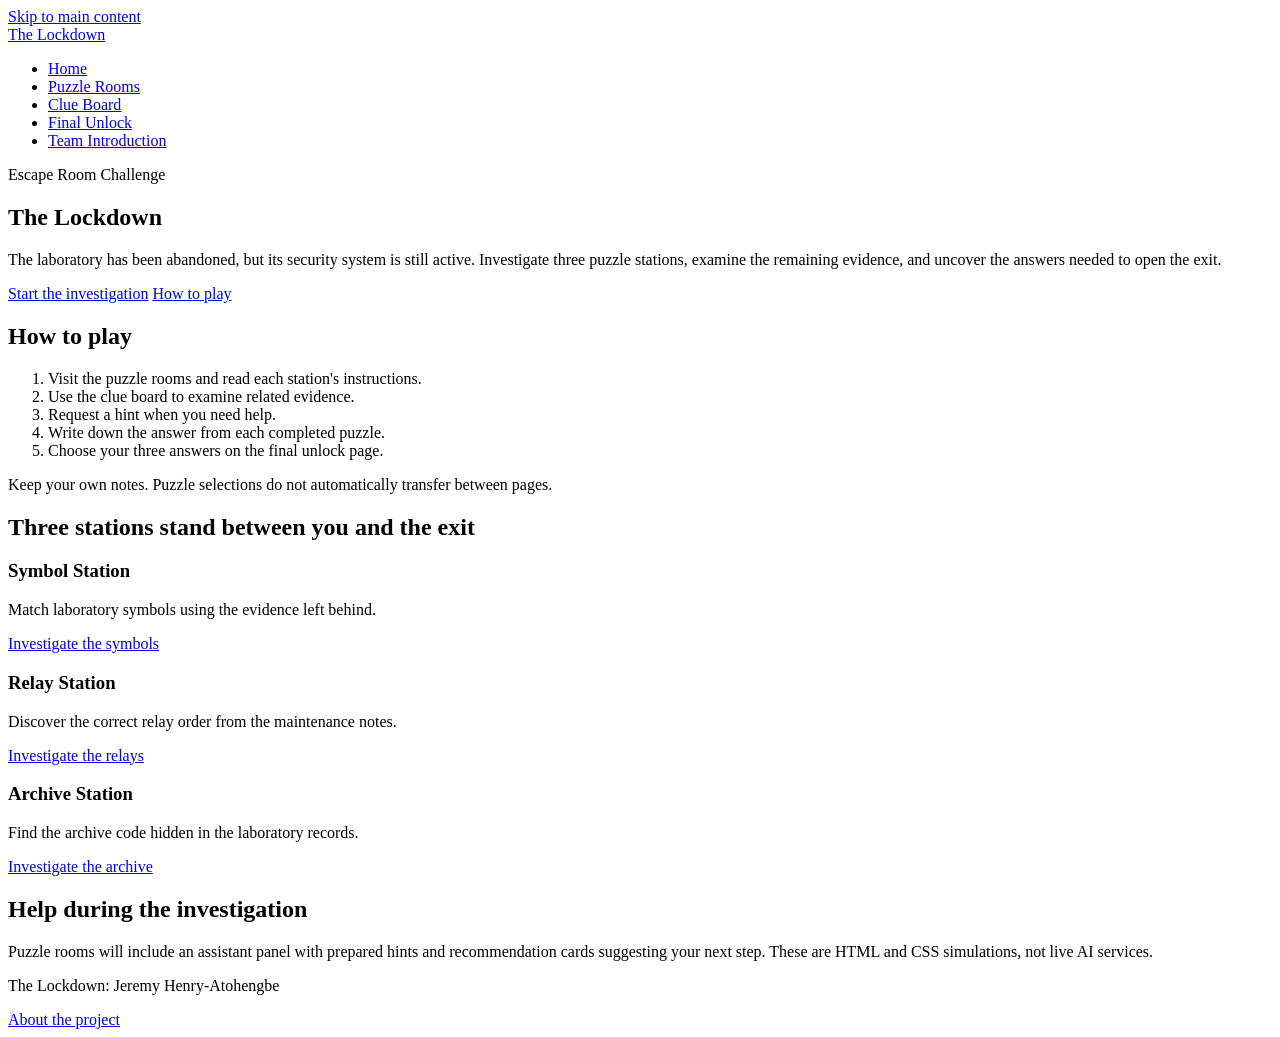
==== index.html @ 49be401d "Add semantic homepage structure and investigation flow" ====
<!DOCTYPE html>
<html lang="en">
<head>
    <meta charset="UTF-8">
    <meta name="viewport" content="width=device-width, initial-scale=1.0">
    <meta name="description"
        content="Investigate an abandoned laboratory, solve three puzzles, and escape Lab 13.">
    <title>The Lockdown</title>
</head>
<body>
    <a href="#main-content">Skip to main content</a>

    <header>
        <a href="index.html">The Lockdown</a>

        <nav aria-label="Main navigation">
            <ul>
                <li><a href="index.html" aria-current="page">Home</a></li>
                <li><a href="rooms.html">Puzzle Rooms</a></li>
                <li><a href="clues.html">Clue Board</a></li>
                <li><a href="unlock.html">Final Unlock</a></li>
                <li><a href="team.html">Team Introduction</a></li>
            </ul>
        </nav>
    </header>

    <main id="main-content">
        <section aria-labelledby="intro-heading">
            <p>Escape Room Challenge</p>
            <h1 id="intro-heading">The Lockdown</h1>
            <p>
                The laboratory has been abandoned, but its security system
                is still active. Investigate three puzzle stations, examine
                the remaining evidence, and uncover the answers needed
                to open the exit.
            </p>
            <a href="rooms.html">Start the investigation</a>
            <a href="#instructions">How to play</a>
        </section>

        <section id="instructions" aria-labelledby="instructions-heading">
            <h2 id="instructions-heading">How to play</h2>
            <ol>
                <li>Visit the puzzle rooms and read each station's instructions.</li>
                <li>Use the clue board to examine related evidence.</li>
                <li>Request a hint when you need help.</li>
                <li>Write down the answer from each completed puzzle.</li>
                <li>Choose your three answers on the final unlock page.</li>
            </ol>
            <p>
                Keep your own notes. Puzzle selections do not automatically
                transfer between pages.
            </p>
        </section>

        <section aria-labelledby="stations-heading">
            <h2 id="stations-heading">Three stations stand between you and the exit</h2>

            <article>
                <h3>Symbol Station</h3>
                <p>Match laboratory symbols using the evidence left behind.</p>
                <a href="rooms.html#symbol-station">Investigate the symbols</a>
            </article>

            <article>
                <h3>Relay Station</h3>
                <p>Discover the correct relay order from the maintenance notes.</p>
                <a href="rooms.html#relay-station">Investigate the relays</a>
            </article>

            <article>
                <h3>Archive Station</h3>
                <p>Find the archive code hidden in the laboratory records.</p>
                <a href="rooms.html#archive-station">Investigate the archive</a>
            </article>
        </section>

        <section aria-labelledby="assistance-heading">
            <h2 id="assistance-heading">Help during the investigation</h2>
            <p>
                Puzzle rooms will include an assistant panel with prepared
                hints and recommendation cards suggesting your next step.
                These are HTML and CSS simulations, not live AI services.
            </p>
        </section>
    </main>

    <footer>
        <p>The Lockdown: Jeremy Henry-Atohengbe</p>
        <a href="team.html">About the project</a>
    </footer>
</body>
</html>
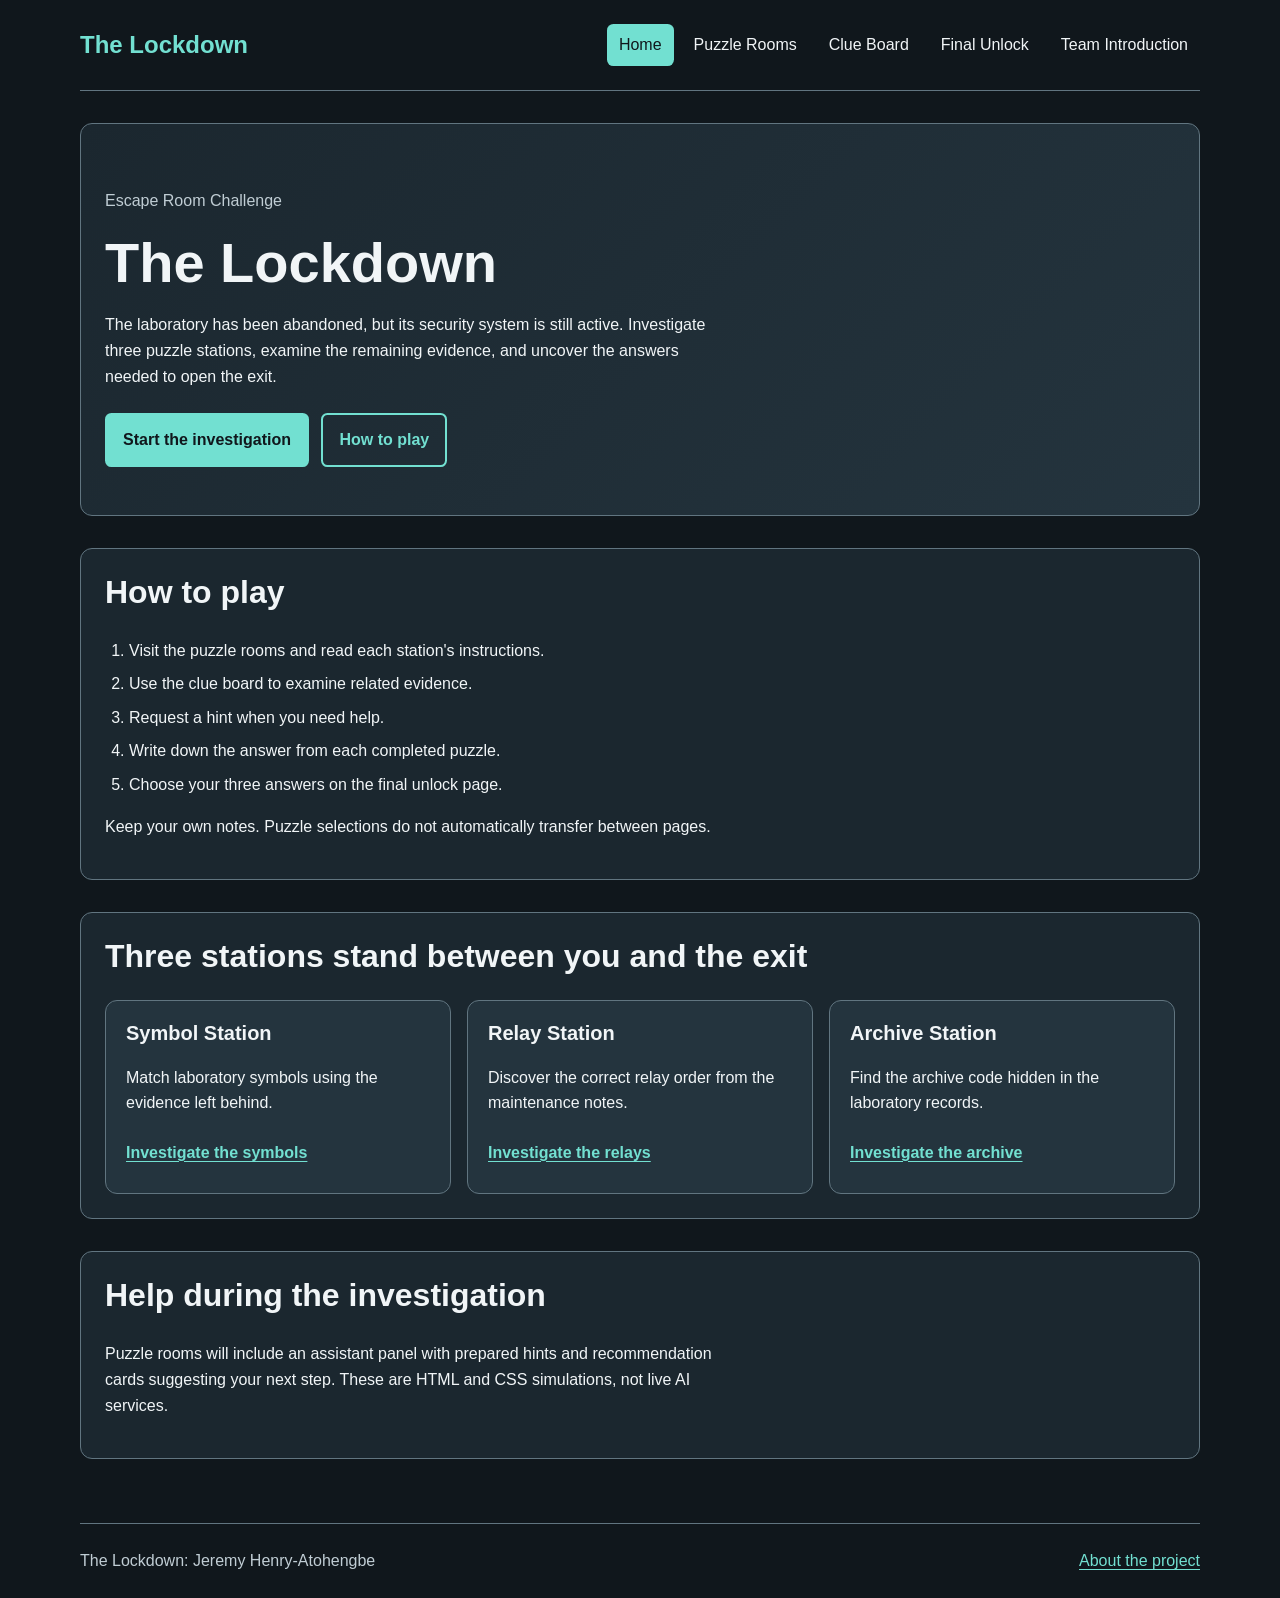
==== commit e1957edd: "Add shared styling and responsive homepage layout" ====
--- a/index.html
+++ b/index.html
@@ -6,6 +6,7 @@
     <meta name="description"
         content="Investigate an abandoned laboratory, solve three puzzles, and escape Lab 13.">
     <title>The Lockdown</title>
+    <link rel="stylesheet" href="styles.css">
 </head>
 <body>
     <a href="#main-content">Skip to main content</a>
--- a/styles.css
+++ b/styles.css
@@ -0,0 +1,287 @@
+:root {
+    color-scheme: dark;
+    --background: #10171c;
+    --surface: #1b272f;
+    --surface-raised: #24343e;
+    --text: #f1f5f7;
+    --muted: #c0cdd4;
+    --accent: #72e0d1;
+    --warning: #ffd180;
+    --border: #617580;
+    --radius: 0.75rem;
+}
+
+*,
+*::before,
+*::after {
+    box-sizing: border-box;
+}
+
+body {
+    margin: 0;
+    background: var(--background);
+    color: var(--text);
+    font-family: Arial, Helvetica, sans-serif;
+    font-size: 1rem;
+    line-height: 1.6;
+}
+
+a {
+    color: var(--accent);
+    text-underline-offset: 0.2em;
+}
+
+a:hover {
+    text-decoration-thickness: 0.15em;
+}
+
+a:focus-visible,
+button:focus-visible,
+input:focus-visible,
+summary:focus-visible {
+    outline: 3px solid var(--warning);
+    outline-offset: 4px;
+}
+
+body > a:first-child {
+    position: absolute;
+    top: 0.75rem;
+    left: 0.75rem;
+    z-index: 10;
+    padding: 0.75rem 1rem;
+    border-radius: var(--radius);
+    background: var(--warning);
+    color: var(--background);
+    transform: translateY(-200%);
+}
+
+body > a:first-child:focus {
+    transform: translateY(0);
+}
+
+header,
+main,
+footer {
+    width: min(100% - 2rem, 70rem);
+    margin-inline: auto;
+}
+
+header {
+    display: flex;
+    flex-wrap: wrap;
+    align-items: center;
+    justify-content: space-between;
+    gap: 1rem;
+    padding-block: 1.5rem;
+    border-bottom: 1px solid var(--border);
+}
+
+header > a {
+    font-size: 1.5rem;
+    font-weight: bold;
+    text-decoration: none;
+}
+
+nav ul {
+    display: flex;
+    flex-wrap: wrap;
+    gap: 0.5rem;
+    margin: 0;
+    padding: 0;
+    list-style: none;
+}
+
+nav a {
+    display: inline-block;
+    padding: 0.5rem 0.75rem;
+    border-radius: 0.4rem;
+    color: var(--text);
+    text-decoration: none;
+    transition: background-color 180ms ease, color 180ms ease;
+}
+
+nav a:hover,
+nav a[aria-current="page"] {
+    background: var(--accent);
+    color: var(--background);
+}
+
+main {
+    padding-block: 2rem;
+}
+
+section {
+    margin-bottom: 2rem;
+    padding: 1.5rem;
+    border: 1px solid var(--border);
+    border-radius: var(--radius);
+    background: var(--surface);
+    scroll-margin-top: 1rem;
+}
+
+h1,
+h2,
+h3 {
+    line-height: 1.2;
+    overflow-wrap: anywhere;
+}
+
+h1 {
+    margin-block: 0.5rem 1rem;
+    font-size: clamp(2rem, 5vw, 3.5rem);
+}
+
+h2 {
+    margin-top: 0;
+    font-size: clamp(1.5rem, 3vw, 2rem);
+}
+
+h3 {
+    margin-top: 0;
+    font-size: 1.25rem;
+}
+
+p {
+    max-width: 70ch;
+}
+
+section > p:first-child {
+    color: var(--muted);
+}
+
+section[aria-labelledby="intro-heading"] {
+    padding-block: 3rem;
+    background: linear-gradient(
+        135deg,
+        var(--surface),
+        var(--surface-raised)
+    );
+}
+
+section[aria-labelledby="intro-heading"] > a {
+    display: inline-block;
+    margin: 0.5rem 0.5rem 0 0;
+    padding: 0.75rem 1rem;
+    border: 2px solid var(--accent);
+    border-radius: 0.4rem;
+    font-weight: bold;
+    text-decoration: none;
+    transition: background-color 180ms ease,
+        color 180ms ease,
+        transform 180ms ease;
+}
+
+section[aria-labelledby="intro-heading"] > a:first-of-type {
+    background: var(--accent);
+    color: var(--background);
+}
+
+section[aria-labelledby="intro-heading"] > a:hover {
+    background: var(--warning);
+    border-color: var(--warning);
+    color: var(--background);
+    transform: translateY(-2px);
+}
+
+ol {
+    padding-left: 1.5rem;
+}
+
+li + li {
+    margin-top: 0.5rem;
+}
+
+nav li + li {
+    margin-top: 0;
+}
+
+section[aria-labelledby="stations-heading"] {
+    display: grid;
+    grid-template-columns: repeat(3, minmax(0, 1fr));
+    gap: 1rem;
+}
+
+section[aria-labelledby="stations-heading"] > h2 {
+    grid-column: 1 / -1;
+    margin-bottom: 0.5rem;
+}
+
+article {
+    min-width: 0;
+    padding: 1.25rem;
+    border: 1px solid var(--border);
+    border-radius: var(--radius);
+    background: var(--surface-raised);
+}
+
+article a {
+    display: inline-block;
+    padding-block: 0.5rem;
+    font-weight: bold;
+}
+
+footer {
+    display: flex;
+    flex-wrap: wrap;
+    align-items: center;
+    justify-content: space-between;
+    gap: 1rem;
+    padding-block: 1.5rem;
+    border-top: 1px solid var(--border);
+    color: var(--muted);
+}
+
+footer p {
+    margin: 0;
+}
+
+@media (max-width: 768px) {
+    header {
+        align-items: flex-start;
+        flex-direction: column;
+    }
+
+    section[aria-labelledby="stations-heading"] {
+        grid-template-columns: 1fr;
+    }
+}
+
+@media (max-width: 480px) {
+    header,
+    main,
+    footer {
+        width: calc(100% - 1.5rem);
+    }
+
+    section,
+    article {
+        padding: 1rem;
+    }
+
+    section[aria-labelledby="intro-heading"] {
+        padding-block: 2rem;
+    }
+
+    section[aria-labelledby="intro-heading"] > a {
+        display: block;
+        margin-right: 0;
+        text-align: center;
+    }
+
+    nav ul {
+        gap: 0.25rem;
+    }
+
+    nav a {
+        padding: 0.5rem;
+    }
+}
+
+@media (prefers-reduced-motion: reduce) {
+    *,
+    *::before,
+    *::after {
+        animation: none !important;
+        transition: none !important;
+    }
+}
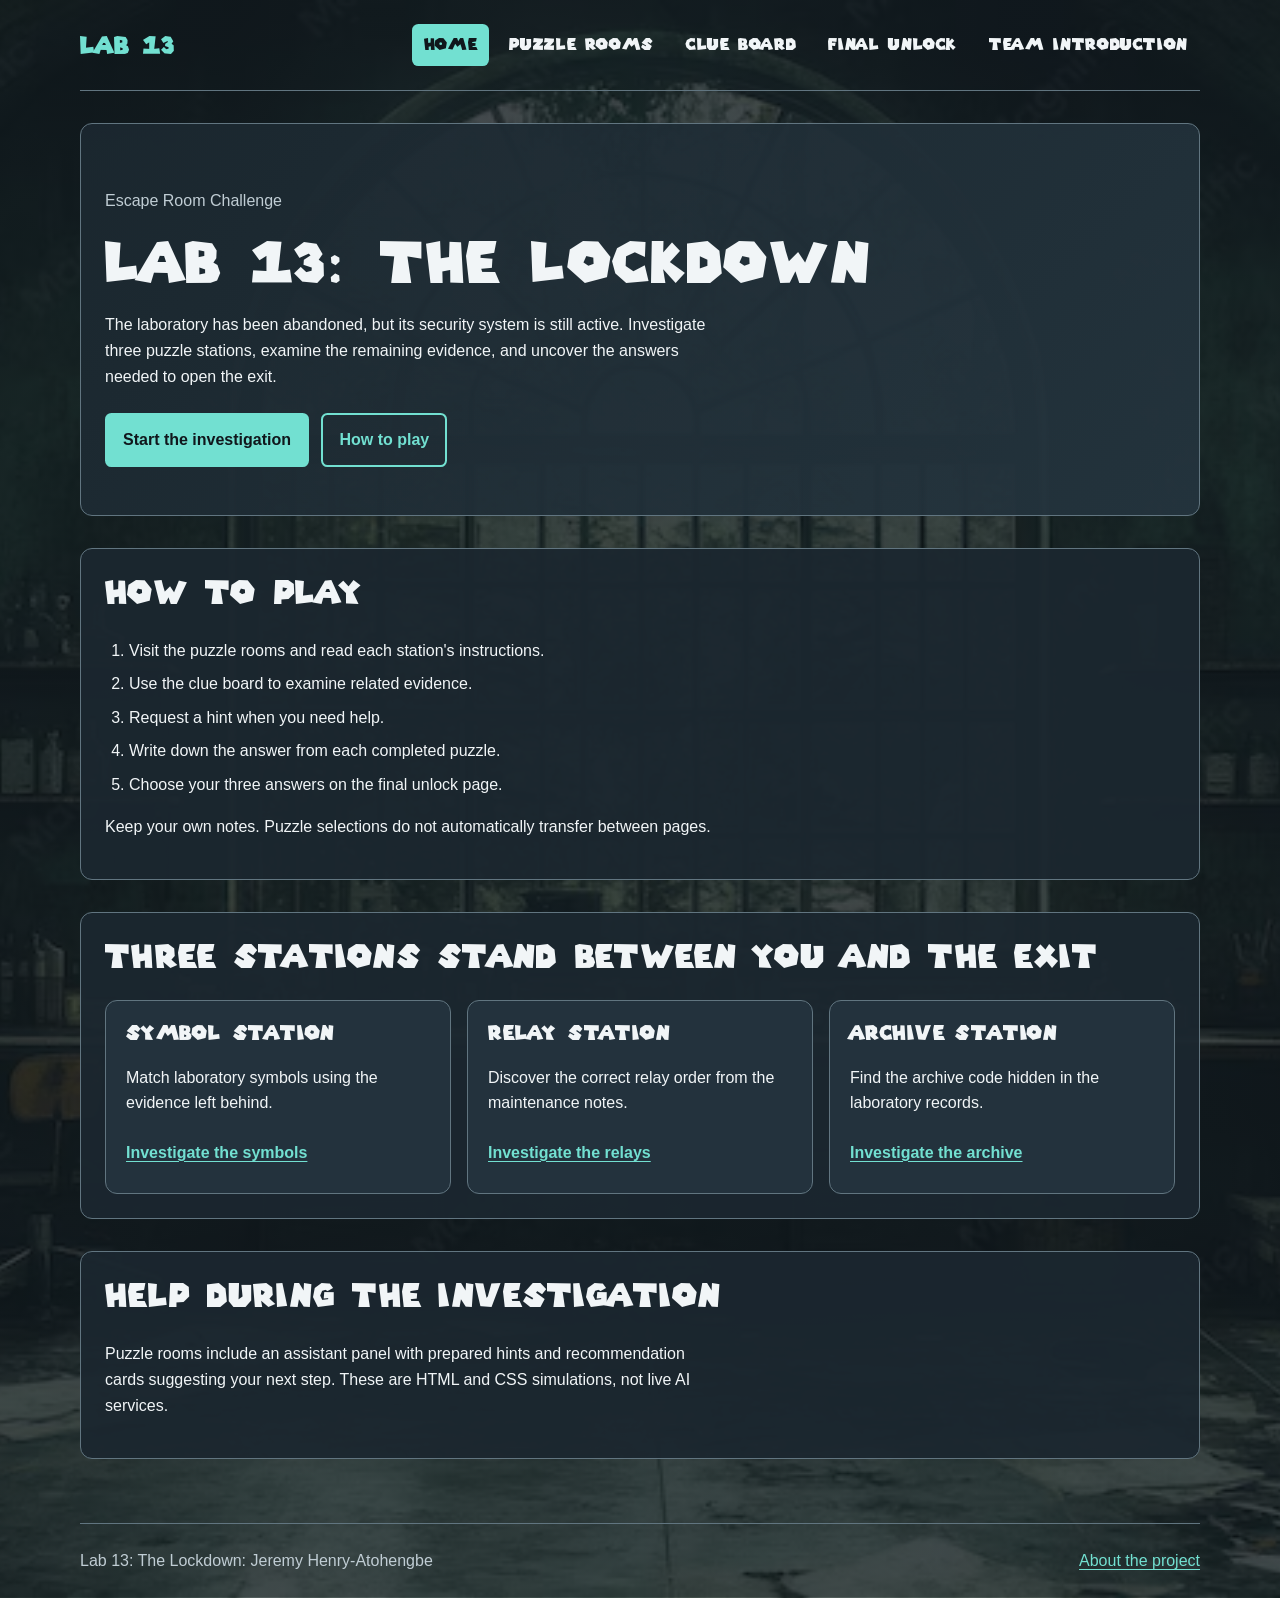
==== commit c49477e6: "Add supplied page backgrounds and Super Mario display font" ====
--- a/index.html
+++ b/index.html
@@ -5,15 +5,14 @@
     <meta name="viewport" content="width=device-width, initial-scale=1.0">
     <meta name="description"
         content="Investigate an abandoned laboratory, solve three puzzles, and escape Lab 13.">
-    <title>The Lockdown</title>
+    <title>Lab 13: The Lockdown</title>
     <link rel="stylesheet" href="styles.css">
 </head>
-<body>
+<body class="page-home">
     <a href="#main-content">Skip to main content</a>
 
     <header>
-        <a href="index.html">The Lockdown</a>
-
+        <a href="index.html">Lab 13</a>
         <nav aria-label="Main navigation">
             <ul>
                 <li><a href="index.html" aria-current="page">Home</a></li>
@@ -28,7 +27,7 @@
     <main id="main-content">
         <section aria-labelledby="intro-heading">
             <p>Escape Room Challenge</p>
-            <h1 id="intro-heading">The Lockdown</h1>
+            <h1 id="intro-heading">Lab 13: The Lockdown</h1>
             <p>
                 The laboratory has been abandoned, but its security system
                 is still active. Investigate three puzzle stations, examine
@@ -55,7 +54,9 @@
         </section>
 
         <section aria-labelledby="stations-heading">
-            <h2 id="stations-heading">Three stations stand between you and the exit</h2>
+            <h2 id="stations-heading">
+                Three stations stand between you and the exit
+            </h2>
 
             <article>
                 <h3>Symbol Station</h3>
@@ -79,15 +80,15 @@
         <section aria-labelledby="assistance-heading">
             <h2 id="assistance-heading">Help during the investigation</h2>
             <p>
-                Puzzle rooms will include an assistant panel with prepared
-                hints and recommendation cards suggesting your next step.
+                Puzzle rooms include an assistant panel with prepared hints
+                and recommendation cards suggesting your next step.
                 These are HTML and CSS simulations, not live AI services.
             </p>
         </section>
     </main>
 
     <footer>
-        <p>The Lockdown: Jeremy Henry-Atohengbe</p>
+        <p>Lab 13: The Lockdown: Jeremy Henry-Atohengbe</p>
         <a href="team.html">About the project</a>
     </footer>
 </body>
--- a/styles.css
+++ b/styles.css
@@ -1,8 +1,16 @@
+@font-face {
+    font-family: "Super Mario";
+    src: url("SuperMario256.ttf") format("truetype");
+    font-weight: normal;
+    font-style: normal;
+    font-display: swap;
+}
+
 :root {
     color-scheme: dark;
     --background: #10171c;
-    --surface: #1b272f;
-    --surface-raised: #24343e;
+    --surface: rgb(27 39 47 / 94%);
+    --surface-raised: rgb(36 52 62 / 94%);
     --text: #f1f5f7;
     --muted: #c0cdd4;
     --accent: #72e0d1;
@@ -19,11 +27,40 @@
 
 body {
     margin: 0;
-    background: var(--background);
+    background-color: var(--background);
+    background-image:
+        linear-gradient(
+            rgb(16 23 28 / 78%),
+            rgb(16 23 28 / 78%)
+        ),
+        var(--page-background, none);
+    background-position: center;
+    background-size: cover;
+    background-repeat: no-repeat;
     color: var(--text);
     font-family: Arial, Helvetica, sans-serif;
     font-size: 1rem;
     line-height: 1.6;
+}
+
+.page-home {
+    --page-background: url("lab.avif");
+}
+
+.page-rooms {
+    --page-background: url("puzzle.jpg");
+}
+
+.page-clues {
+    --page-background: url("clue.jpg");
+}
+
+.page-unlock {
+    --page-background: url("exit.avif");
+}
+
+.page-team {
+    --page-background: url("team.webp");
 }
 
 a {
@@ -97,6 +134,7 @@
     border-radius: 0.4rem;
     color: var(--text);
     text-decoration: none;
+    overflow-wrap: anywhere;
     transition: background-color 180ms ease, color 180ms ease;
 }
 
@@ -139,6 +177,16 @@
 h3 {
     margin-top: 0;
     font-size: 1.25rem;
+}
+
+h1,
+h2,
+h3,
+header > a,
+nav a {
+    font-family: "Super Mario", Arial, Helvetica, sans-serif;
+    font-weight: normal;
+    letter-spacing: 0.04em;
 }
 
 p {
@@ -235,6 +283,363 @@
     margin: 0;
 }
 
+.puzzle {
+    min-width: 0;
+    margin: 1.5rem 0;
+    padding: 1rem;
+    border: 1px solid var(--border);
+    border-radius: var(--radius);
+}
+
+.puzzle legend {
+    padding-inline: 0.5rem;
+    font-weight: bold;
+}
+
+.puzzle input[type="radio"] {
+    width: 1.25rem;
+    height: 1.25rem;
+    margin: 0.75rem 0.5rem 0.75rem 0;
+    accent-color: var(--accent);
+    vertical-align: middle;
+}
+
+.puzzle label {
+    cursor: pointer;
+    overflow-wrap: anywhere;
+}
+
+.puzzle label::after {
+    content: "";
+    display: block;
+}
+
+.puzzle input:checked + label {
+    color: var(--accent);
+    font-weight: bold;
+}
+
+.feedback {
+    display: none;
+    margin-bottom: 0;
+    padding: 1rem;
+    border: 2px solid currentColor;
+    border-radius: var(--radius);
+}
+
+.feedback-wrong {
+    color: var(--warning);
+}
+
+.feedback-correct {
+    color: var(--accent);
+}
+
+.answer-wrong:checked ~ .feedback-wrong,
+.answer-correct:checked ~ .feedback-correct {
+    display: block;
+}
+
+.assistant {
+    padding: 1.25rem;
+    border-left: 4px solid var(--accent);
+    border-radius: var(--radius);
+    background: var(--surface-raised);
+}
+
+.assistant > p {
+    color: var(--muted);
+}
+
+.assistant details + details {
+    margin-top: 0.75rem;
+}
+
+.assistant summary {
+    padding-block: 0.5rem;
+    color: var(--accent);
+    cursor: pointer;
+    font-weight: bold;
+}
+
+.assistant details[open] summary {
+    color: var(--warning);
+}
+
+.clue-board {
+    min-width: 0;
+    margin: 0;
+    padding: 1rem;
+    border: 1px solid var(--border);
+    border-radius: var(--radius);
+}
+
+.clue-board legend {
+    padding-inline: 0.5rem;
+    font-weight: bold;
+}
+
+.clue-board > input {
+    width: 1.25rem;
+    height: 1.25rem;
+    margin: 0.75rem 0.5rem 0.75rem 0;
+    accent-color: var(--accent);
+    vertical-align: middle;
+}
+
+.clue-board > label {
+    display: inline-block;
+    margin-right: 1rem;
+    padding-block: 0.5rem;
+    cursor: pointer;
+}
+
+.clue-board > input:checked + label {
+    color: var(--accent);
+    font-weight: bold;
+}
+
+.evidence-grid {
+    display: grid;
+    grid-template-columns: repeat(
+        auto-fit,
+        minmax(min(100%, 16rem), 1fr)
+    );
+    gap: 1rem;
+    margin-top: 1rem;
+}
+
+.evidence-card > p:first-child {
+    color: var(--muted);
+}
+
+.evidence-card summary {
+    padding-block: 0.5rem;
+    color: var(--accent);
+    cursor: pointer;
+    font-weight: bold;
+}
+
+.evidence-card details[open] summary {
+    color: var(--warning);
+}
+
+#filter-symbol:checked ~ .evidence-grid .evidence-card,
+#filter-relay:checked ~ .evidence-grid .evidence-card,
+#filter-archive:checked ~ .evidence-grid .evidence-card {
+    display: none;
+}
+
+#filter-symbol:checked ~ .evidence-grid .evidence-symbol,
+#filter-relay:checked ~ .evidence-grid .evidence-relay,
+#filter-archive:checked ~ .evidence-grid .evidence-archive {
+    display: block;
+}
+
+.button {
+    display: inline-block;
+    padding: 0.75rem 1rem;
+    border: 2px solid var(--accent);
+    border-radius: 0.4rem;
+    background: var(--accent);
+    color: var(--background);
+    font: inherit;
+    font-weight: bold;
+    cursor: pointer;
+    transition: background-color 180ms ease, border-color 180ms ease;
+}
+
+.button:hover {
+    border-color: var(--warning);
+    background: var(--warning);
+}
+
+.exit-display {
+    margin-block: 1.5rem;
+    padding: 1.25rem;
+    border: 1px solid var(--border);
+    border-radius: var(--radius);
+    background: var(--surface-raised);
+    text-align: center;
+}
+
+.exit-display p {
+    margin-inline: auto;
+}
+
+.exit-doorway {
+    position: relative;
+    width: min(100%, 14rem);
+    height: 17rem;
+    margin-inline: auto;
+    overflow: hidden;
+    border: 4px solid var(--border);
+    border-radius: 0.5rem 0.5rem 0 0;
+    background: var(--accent);
+}
+
+.exit-light {
+    display: block;
+    padding-top: 1rem;
+    color: var(--background);
+    font-size: 1.5rem;
+    font-weight: bold;
+    letter-spacing: 0.2em;
+    animation: status-pulse 2.5s ease-in-out 2;
+}
+
+.exit-door {
+    position: absolute;
+    inset: 0;
+    border: 4px solid var(--border);
+    background: linear-gradient(
+        90deg,
+        var(--surface),
+        var(--surface-raised)
+    );
+}
+
+.exit-door::after {
+    content: "";
+    position: absolute;
+    top: 50%;
+    right: 1rem;
+    width: 0.5rem;
+    height: 2.5rem;
+    border-radius: 0.25rem;
+    background: var(--warning);
+}
+
+.exit-locked,
+.exit-error {
+    color: var(--warning);
+}
+
+.exit-error,
+.exit-success {
+    display: none;
+}
+
+.exit-success {
+    color: var(--accent);
+}
+
+.unlock-panel:has([name="exit-symbol"]:checked):has(
+    [name="exit-relay"]:checked
+):has([name="exit-archive"]:checked) .exit-locked {
+    display: none;
+}
+
+.unlock-panel:has([name="exit-symbol"]:checked):has(
+    [name="exit-relay"]:checked
+):has([name="exit-archive"]:checked) .exit-error {
+    display: block;
+}
+
+.unlock-panel:has(#exit-triangle:checked):has(
+    #exit-cooling-first:checked
+):has(#exit-274:checked) .exit-error {
+    display: none;
+}
+
+.unlock-panel:has(#exit-triangle:checked):has(
+    #exit-cooling-first:checked
+):has(#exit-274:checked) .exit-success {
+    display: block;
+}
+
+.unlock-panel:has(#exit-triangle:checked):has(
+    #exit-cooling-first:checked
+):has(#exit-274:checked) .exit-door {
+    transform: translateY(-100%);
+    animation: door-open 1.2s ease-in-out both;
+}
+
+@keyframes door-open {
+    from {
+        transform: translateY(0);
+    }
+
+    to {
+        transform: translateY(-100%);
+    }
+}
+
+.recommendation {
+    margin-top: 1rem;
+    padding: 1.25rem;
+    border: 1px solid var(--warning);
+    border-radius: var(--radius);
+    background: var(--surface-raised);
+}
+
+.recommendation > p {
+    color: var(--muted);
+}
+
+.recommendation a {
+    display: inline-block;
+    padding-block: 0.5rem;
+    font-weight: bold;
+}
+
+.recommendation-retry,
+.recommendation-next {
+    display: none;
+}
+
+section:has(.puzzle input:checked)
+    > .recommendation .recommendation-start {
+    display: none;
+}
+
+section:has(.answer-wrong:checked)
+    > .recommendation .recommendation-retry {
+    display: block;
+}
+
+section:has(.answer-correct:checked)
+    > .recommendation .recommendation-next {
+    display: block;
+}
+
+dt {
+    margin-top: 1rem;
+    color: var(--accent);
+    font-weight: bold;
+}
+
+dd {
+    margin: 0.25rem 0 0;
+}
+
+.evidence-card details[open] > :not(summary) {
+    animation: clue-reveal 350ms ease-out both;
+}
+
+@keyframes status-pulse {
+    0%,
+    100% {
+        opacity: 1;
+    }
+
+    50% {
+        opacity: 0.65;
+    }
+}
+
+@keyframes clue-reveal {
+    from {
+        opacity: 0;
+        transform: translateY(0.5rem);
+    }
+
+    to {
+        opacity: 1;
+        transform: translateY(0);
+    }
+}
+
 @media (max-width: 768px) {
     header {
         align-items: flex-start;
